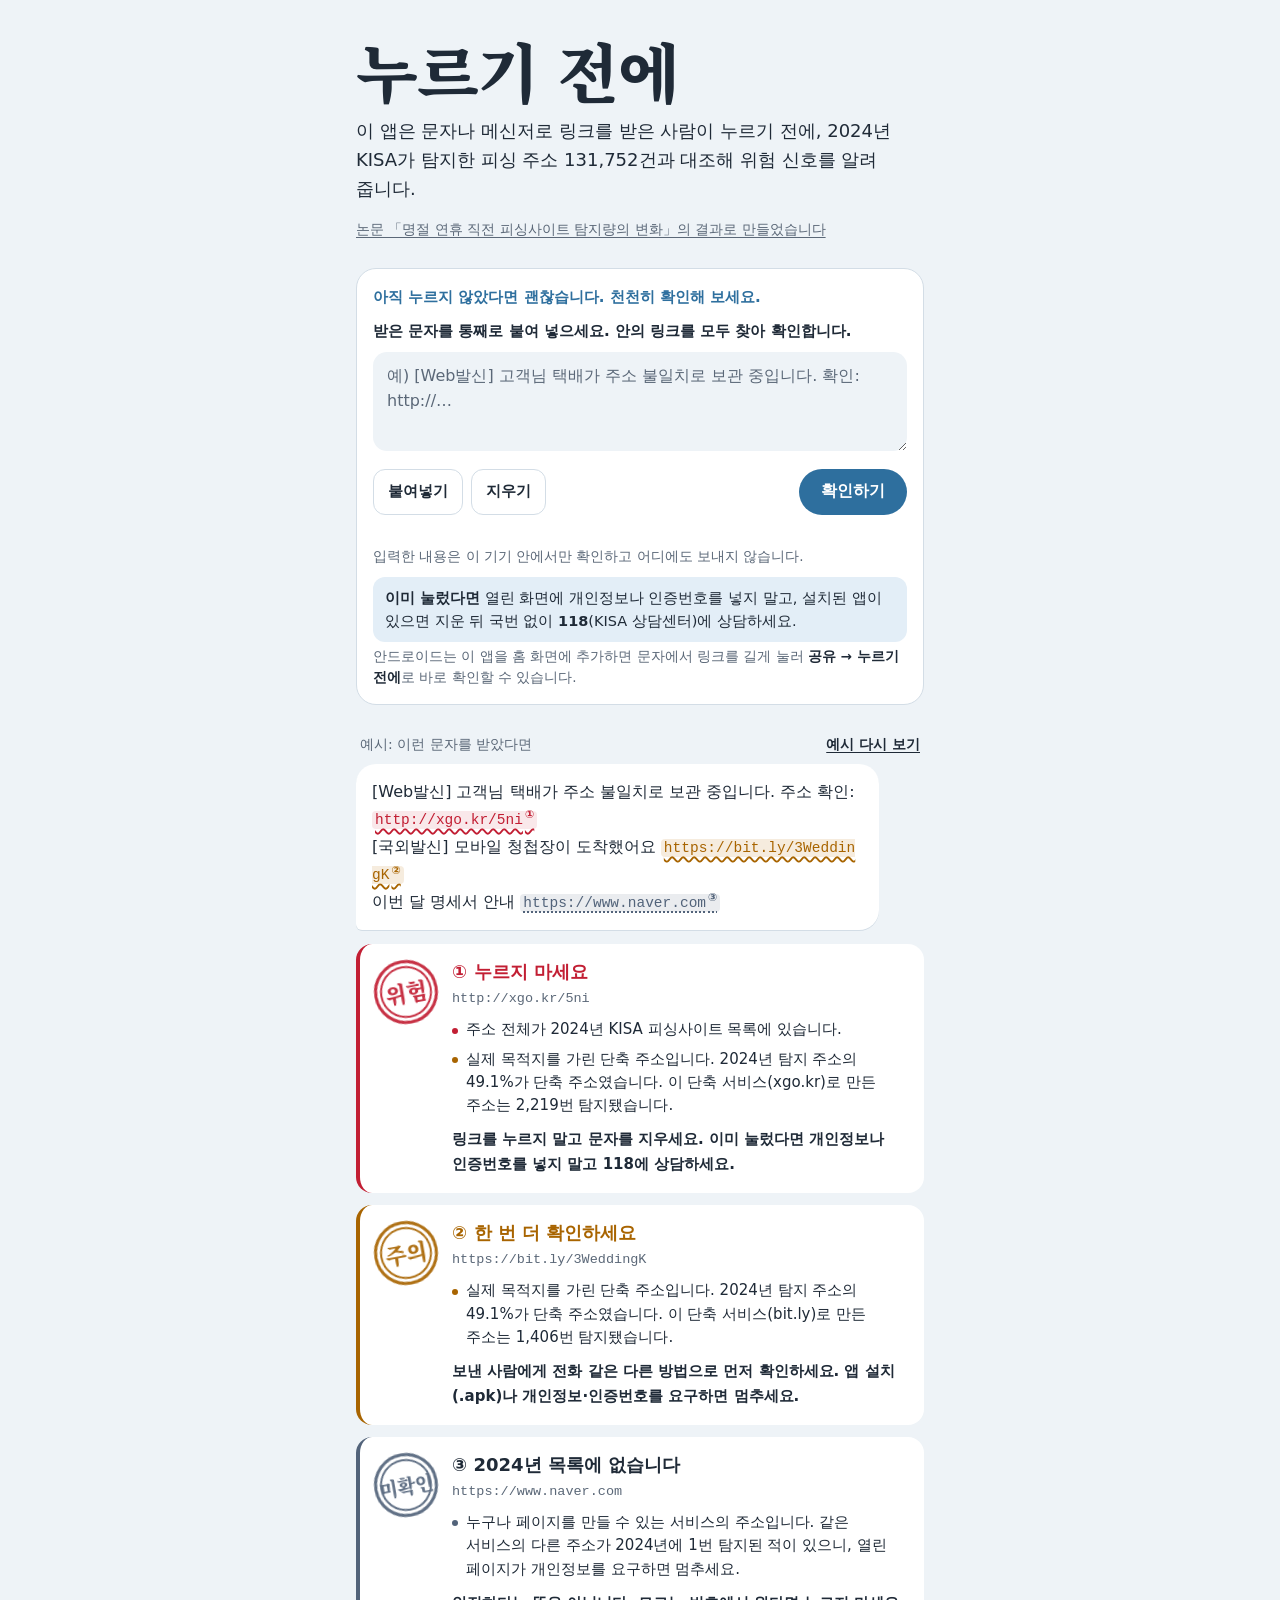
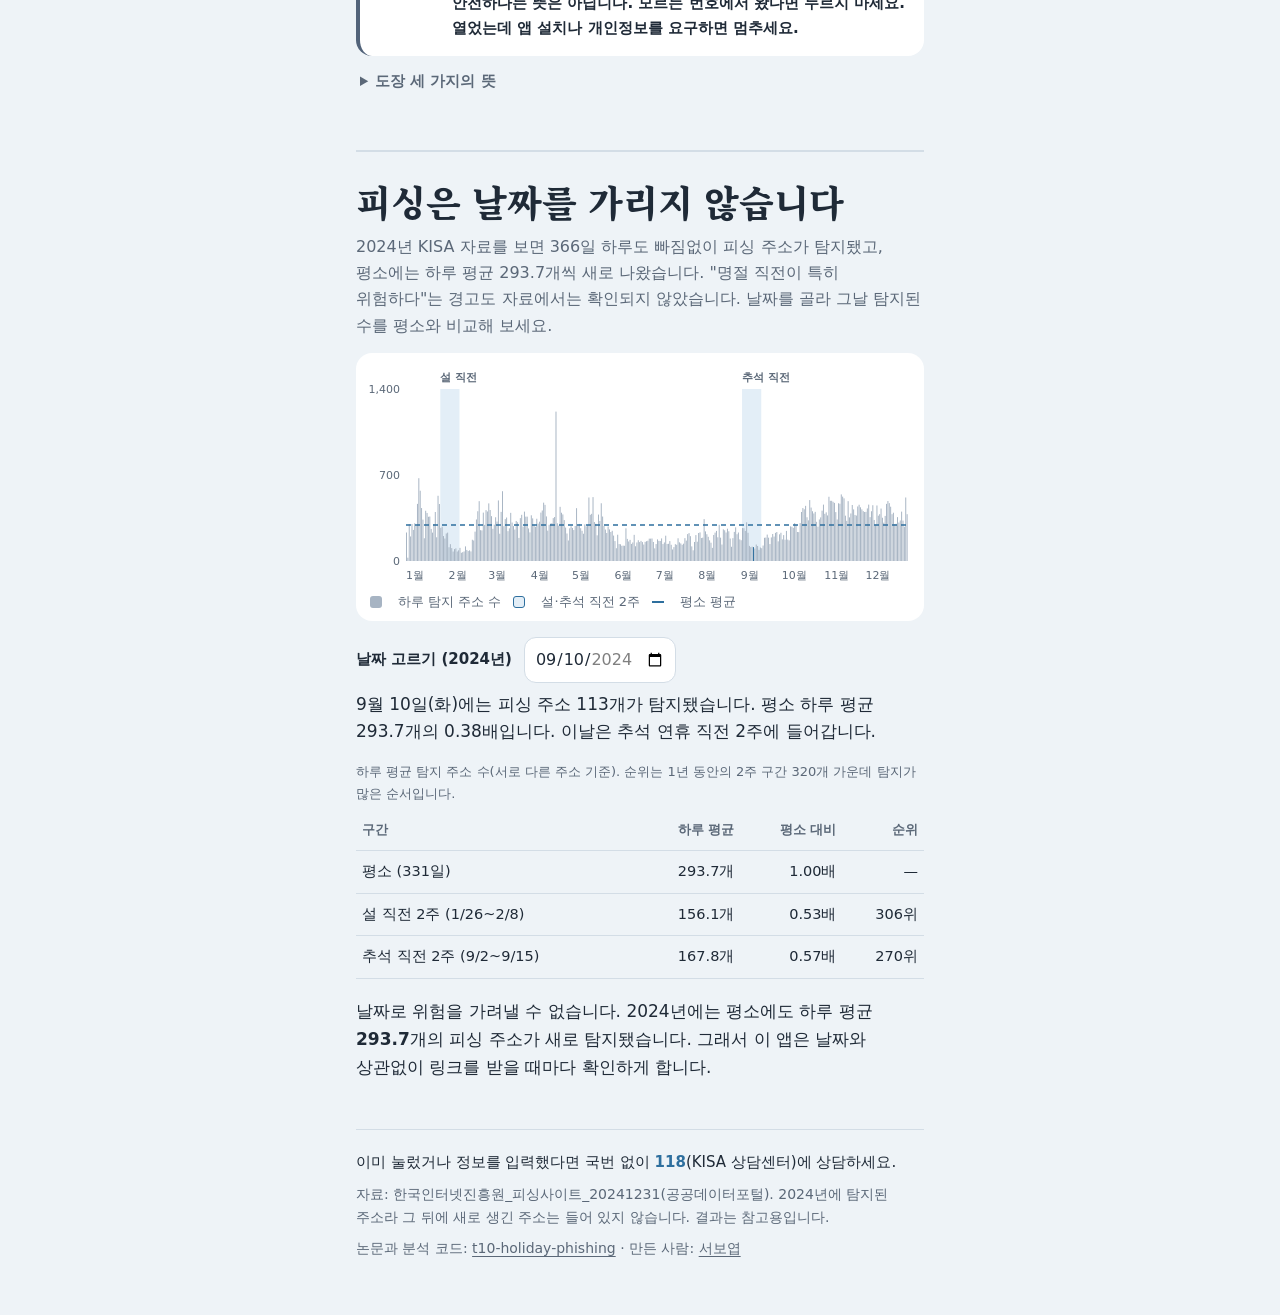
==== before-tap/index.html @ eba0a84a "마지막 B 앱 「누르기 전에」 추가, 12번 사이트 대표작 연결 - before-tap/: 받은 링크를 2024년 KISA 피싱 주소 131,752건과 대조하는 앱(PWA, 공유하" ====
<!doctype html>
<html lang="ko">
<head>
<meta charset="utf-8">
<meta name="viewport" content="width=device-width, initial-scale=1, viewport-fit=cover">
<title>누르기 전에</title>
<meta name="description" content="문자·메신저로 받은 링크를 누르기 전에, 2024년 KISA가 탐지한 피싱 주소와 대조해 위험 신호를 알려 주는 앱입니다.">
<meta name="theme-color" content="#eef3f7">
<meta name="color-scheme" content="light">
<link rel="manifest" href="manifest.webmanifest">
<link rel="icon" href="icons/icon-192.png">
<link rel="apple-touch-icon" href="icons/icon-192.png">
<link rel="stylesheet" href="style.css">
</head>
<body>
<div class="page">
  <header class="top">
    <h1>누르기 전에</h1>
    <p class="thesis">이 앱은 문자나 메신저로 링크를 받은 사람이 누르기 전에, 2024년 KISA가 탐지한 피싱 주소 131,752건과 대조해 위험 신호를 알려 줍니다.</p>
    <a class="paper-chip" href="#paper">논문 「명절 연휴 직전 피싱사이트 탐지량의 변화」의 결과로 만들었습니다</a>
  </header>

  <section class="compose" aria-label="받은 문자 넣기">
    <p class="calm-line">아직 누르지 않았다면 괜찮습니다. 천천히 확인해 보세요.</p>
    <label class="compose-label" for="input">받은 문자를 통째로 붙여 넣으세요. 안의 링크를 모두 찾아 확인합니다.</label>
    <textarea id="input" rows="3" spellcheck="false" autocomplete="off" placeholder="예) [Web발신] 고객님 택배가 주소 불일치로 보관 중입니다. 확인: http://…"></textarea>
    <div class="actions">
      <button type="button" id="btn-paste" class="quiet">붙여넣기</button>
      <button type="button" id="btn-clear" class="quiet">지우기</button>
      <button type="button" id="btn-check" class="go" disabled>확인하기</button>
    </div>
    <p class="status" id="status" role="status"></p>
    <p class="privacy">입력한 내용은 이 기기 안에서만 확인하고 어디에도 보내지 않습니다.</p>
    <p class="tapped"><b>이미 눌렀다면</b> 열린 화면에 개인정보나 인증번호를 넣지 말고, 설치된 앱이 있으면 지운 뒤 국번 없이 <b>118</b>(KISA 상담센터)에 상담하세요.</p>
    <p class="share-tip" id="way-share">안드로이드는 이 앱을 홈 화면에 추가하면 문자에서 링크를 길게 눌러 <b>공유 → 누르기 전에</b>로 바로 확인할 수 있습니다. <button type="button" id="btn-install" class="inline" hidden>홈 화면에 추가</button></p>
  </section>

  <section class="thread" aria-label="확인 결과">
    <div class="thread-head">
      <span id="thread-label">예시 · 이런 문자를 받았을 때</span>
      <button type="button" id="btn-sample" class="inline">예시 다시 보기</button>
    </div>
    <div class="bubble" id="bubble"></div>
    <div id="results" aria-live="polite"></div>
    <details class="legend">
      <summary>도장 세 가지의 뜻</summary>
      <dl>
        <dt><span class="mini match">위험</span></dt><dd>2024년 KISA 피싱사이트 목록에 있는 주소나 도메인입니다.</dd>
        <dt><span class="mini caution">주의</span></dt><dd>목록에는 없지만 탐지 주소에서 자주 보인 특징이 있습니다. 단축 주소, 낯선 끝부분, 회사 이름 흉내 같은 것입니다.</dd>
        <dt><span class="mini unlisted">미확인</span></dt><dd>2024년 목록에 없고 눈에 띄는 신호도 없습니다. 안전하다는 뜻은 아닙니다. 그 뒤에 새로 생긴 피싱 주소는 목록에 없습니다.</dd>
      </dl>
    </details>
  </section>

  <section class="paper" id="paper" aria-labelledby="paper-h">
    <h2 id="paper-h">피싱은 날짜를 가리지 않습니다</h2>
    <p class="lead">2024년 KISA 자료를 보면 366일 하루도 빠짐없이 피싱 주소가 탐지됐고, 평소에는 하루 평균 293.7개씩 새로 나왔습니다. "명절 직전이 특히 위험하다"는 경고도 자료에서는 확인되지 않았습니다. 날짜를 골라 그날 탐지된 수를 평소와 비교해 보세요.</p>
    <figure class="chart">
      <div id="chart" class="chart-box" role="img" aria-label="2024년 일별 피싱 주소 탐지 수. 366일 모두 탐지됐고 설과 추석 직전 2주는 평소보다 낮습니다."></div>
      <figcaption><span class="key k-bar"></span>하루 탐지 주소 수 <span class="key k-win"></span>설·추석 직전 2주 <span class="key k-mean"></span>평소 평균</figcaption>
    </figure>
    <div class="pick">
      <label for="day">날짜 고르기 (2024년)</label>
      <input type="date" id="day" min="2024-01-01" max="2024-12-31" value="2024-09-10">
    </div>
    <p class="readout" id="readout"></p>
    <div class="table-wrap">
      <table>
        <caption>하루 평균 탐지 주소 수(서로 다른 주소 기준). 순위는 1년 동안의 2주 구간 320개 가운데 탐지가 많은 순서입니다.</caption>
        <thead><tr><th scope="col">구간</th><th scope="col">하루 평균</th><th scope="col">평소 대비</th><th scope="col">순위</th></tr></thead>
        <tbody id="win-table"></tbody>
      </table>
    </div>
    <p class="conclusion">날짜로 위험을 가려낼 수 없습니다. 2024년에는 평소에도 하루 평균 <b id="base-mean">293.7</b>개의 피싱 주소가 새로 탐지됐습니다. 그래서 이 앱은 날짜와 상관없이 링크를 받을 때마다 확인하게 합니다.</p>
  </section>

  <footer class="foot">
    <p class="call">이미 눌렀거나 정보를 입력했다면 국번 없이 <b>118</b>(KISA 상담센터)에 상담하세요.</p>
    <p>자료: 한국인터넷진흥원_피싱사이트_20241231(공공데이터포털). 2024년에 탐지된 주소라 그 뒤에 새로 생긴 주소는 들어 있지 않습니다. 결과는 참고용입니다.</p>
    <p>논문과 분석 코드: <a href="https://github.com/sby1234-ai/t10-holiday-phishing">t10-holiday-phishing</a> · 만든 사람: <a href="https://sby1234-ai.github.io/myprofile/career/">서보엽</a></p>
  </footer>
</div>

<script src="data/lookup.js" defer></script>
<script src="data/paper.js" defer></script>
<script src="checker.js" defer></script>
<script src="app.js" defer></script>
</body>
</html>
---- before-tap/style.css ----
/* 누르기 전에
 * 개념: 받은 문자 말풍선 위에 빨간 도장으로 판정을 찍는다. 불안한 사람이 보는 화면이므로 밝고 차분한 한 가지 화면으로 고정한다.
 * 빨강은 '위험' 도장에만 쓰고, 버튼과 안내는 차분한 파랑으로 둔다.
 * 색: 하늘(바탕) · 종이(말풍선) · 글자 · 차분한 파랑(버튼) · 인주(위험) · 호박(주의) · 청회(미확인)
 * 글꼴: 제목과 도장만 Noto Serif CJK KR Black 일부 글자(fonts/seal-subset.woff), 본문은 기기 기본 고딕
 */
@font-face {
  font-family: "BT Seal";
  src: url("fonts/seal-subset.woff") format("woff");
  font-weight: 900;
  font-display: swap;
}
:root {
  --mist: #eef3f7;
  --paper: #ffffff;
  --ink: #1f2a37;
  --sub: #5b6878;
  --line: #d3dde6;
  --calm: #2e6f9e;
  --calm-tint: #e3eef7;
  --seal: #c21e33;
  --seal-tint: rgba(194, 30, 51, 0.10);
  --amber: #a86400;
  --amber-tint: rgba(184, 110, 0, 0.13);
  --slate: #52637a;
  --slate-tint: rgba(82, 99, 122, 0.12);
  --bar: #a7b4c3;
  --display: "BT Seal", "Noto Serif KR", "Nanum Myeongjo", serif;
  --body: "Pretendard", "Apple SD Gothic Neo", "Malgun Gothic", "Noto Sans KR", system-ui, sans-serif;
  --mono: ui-monospace, "SF Mono", Menlo, Consolas, monospace;
  color-scheme: light;
}
* { box-sizing: border-box; }
html { -webkit-text-size-adjust: 100%; }
body { margin: 0; background: var(--mist); color: var(--ink); font-family: var(--body); font-size: 17px;
  line-height: 1.65; word-break: keep-all; overflow-wrap: break-word; }
a { color: inherit; text-underline-offset: 3px; }
:focus-visible { outline: 3px solid var(--calm); outline-offset: 2px; border-radius: 6px; }
.page { max-width: 600px; margin: 0 auto; padding-block: 36px 0;
  padding-left: max(16px, env(safe-area-inset-left, 0px)); padding-right: max(16px, env(safe-area-inset-right, 0px)); }

/* 머리 */
h1 { font-family: var(--display); font-weight: 900; font-size: clamp(44px, 13vw, 64px); line-height: 1.05;
  letter-spacing: -0.02em; margin: 0; }
.thesis { margin: 14px 0 10px; font-size: 18px; line-height: 1.6; max-width: 32em; }
.paper-chip { font-size: 14px; color: var(--sub); }

/* 입력: 메신저 입력창처럼 */
.compose { margin-top: 26px; background: var(--paper); border-radius: 20px; padding: 16px; border: 1px solid var(--line); }
.compose-label { display: block; font-size: 15px; font-weight: 700; margin-bottom: 8px; }
textarea { width: 100%; min-height: 92px; resize: vertical; font: inherit; font-size: 16px; line-height: 1.55; color: var(--ink);
  background: var(--mist); border: 0; border-radius: 14px; padding: 12px 14px; }
textarea::placeholder { color: var(--sub); }
.actions { display: flex; gap: 8px; margin-top: 10px; }
button { font: inherit; cursor: pointer; }
.quiet { min-height: 46px; padding: 0 14px; border-radius: 12px; border: 1px solid var(--line); background: transparent;
  color: var(--ink); font-size: 15px; font-weight: 700; }
.go { margin-left: auto; min-height: 46px; padding: 0 22px; border-radius: 999px; border: 0; background: var(--calm);
  color: #ffffff; font-size: 16px; font-weight: 800; }
.go:disabled { opacity: .45; cursor: progress; }
.inline { border: 0; background: none; padding: 0; color: var(--ink); font-size: inherit; font-weight: 700;
  text-decoration: underline; text-underline-offset: 3px; }
.status { margin: 8px 0 0; min-height: 1.4em; font-size: 14px; color: var(--sub); font-variant-numeric: tabular-nums; }
.privacy, .share-tip { margin: 4px 0 0; font-size: 13.5px; color: var(--sub); line-height: 1.55; }
.calm-line { margin: 0 0 10px; font-size: 15px; color: var(--calm); font-weight: 700; }
.tapped { margin: 10px 0 0; padding: 10px 12px; border-radius: 12px; background: var(--calm-tint); font-size: 14.5px; line-height: 1.55; }
.tapped b { color: var(--ink); }
.share-tip b { color: var(--ink); }

/* 결과: 받은 말풍선 + 도장 찍힌 쪽지 */
.thread { margin-top: 28px; }
.thread-head { display: flex; justify-content: space-between; align-items: baseline; gap: 12px; font-size: 14px; color: var(--sub);
  margin: 0 4px 8px; }
.bubble { position: relative; background: var(--paper); border-radius: 20px 20px 20px 6px; padding: 14px 16px;
  font-size: 16px; line-height: 1.7; white-space: pre-wrap; max-width: 92%; box-shadow: 0 1px 0 var(--line); }
.bubble:empty { display: none; }
.lk { font-family: var(--mono); font-size: 14.5px; padding: 1px 3px; border-radius: 4px; word-break: break-all;
  text-decoration: underline wavy; text-underline-offset: 4px; text-decoration-thickness: 1.5px; }
.lk.match { color: var(--seal); background: var(--seal-tint); }
.lk.caution { color: var(--amber); background: var(--amber-tint); }
.lk.unlisted, .lk.invalid { color: var(--slate); background: var(--slate-tint); text-decoration-style: dotted; }
.lk sup { font-family: var(--body); font-size: 11px; font-weight: 800; margin-left: 2px; }

#results { margin-top: 14px; display: grid; gap: 12px; }
.result { position: relative; background: var(--paper); border-radius: 16px; padding: 16px 16px 16px 92px; min-height: 104px;
  border-left: 4px solid var(--slate); }
.result.match { border-left-color: var(--seal); }
.result.caution { border-left-color: var(--amber); }
.seal { position: absolute; left: 14px; top: 16px; width: 64px; height: 64px; border-radius: 50%; display: grid; place-items: center;
  font-family: var(--display); font-weight: 900; font-size: 19px; line-height: 1; color: var(--slate);
  border: 3px solid currentColor; box-shadow: inset 0 0 0 3px var(--paper), inset 0 0 0 5px currentColor;
  transform: rotate(-10deg); opacity: .92; }
.result.match .seal { color: var(--seal); font-size: 22px; }
.result.caution .seal { color: var(--amber); font-size: 22px; }
.seal small { display: block; font-size: 10px; margin-top: 2px; font-family: var(--body); font-weight: 800; }
.result h3 { margin: 0; font-size: 18px; line-height: 1.35; }
.result.match h3 { color: var(--seal); }
.result.caution h3 { color: var(--amber); }
.result .url { display: block; margin: 4px 0 8px; font-family: var(--mono); font-size: 13.5px; color: var(--sub); word-break: break-all; }
.result ul { margin: 0; padding: 0; list-style: none; display: grid; gap: 6px; }
.result li { font-size: 15px; line-height: 1.55; padding-left: 14px; position: relative; }
.result li::before { content: ""; position: absolute; left: 0; top: .62em; width: 6px; height: 6px; border-radius: 50%; background: var(--slate); }
.result li.match::before { background: var(--seal); }
.result li.caution::before { background: var(--amber); }
.result .todo { margin: 10px 0 0; font-size: 15px; font-weight: 600; }
.note { font-size: 14px; color: var(--sub); margin: 4px; }
@media (max-width: 380px) {
  .result { padding-left: 16px; padding-top: 88px; }
  .seal { left: 16px; top: 14px; }
}
@media (prefers-reduced-motion: no-preference) {
  .result .seal { animation: press .32s cubic-bezier(.2, 1.4, .4, 1) both; }
  .result:nth-child(2) .seal { animation-delay: .08s; }
  .result:nth-child(3) .seal { animation-delay: .16s; }
}
@keyframes press { from { transform: rotate(-10deg) scale(1.5); opacity: 0; } to { transform: rotate(-10deg) scale(1); opacity: .92; } }

.legend { margin: 14px 4px 0; font-size: 14.5px; }
.legend summary { cursor: pointer; font-weight: 700; color: var(--sub); }
.legend dl { margin: 10px 0 0; display: grid; grid-template-columns: auto 1fr; gap: 8px 12px; align-items: start; }
.legend dd { margin: 0; color: var(--sub); }
.mini { display: inline-grid; place-items: center; width: 44px; height: 44px; border-radius: 50%; border: 2px solid currentColor;
  font-family: var(--display); font-weight: 900; font-size: 14px; transform: rotate(-10deg); }
.mini.match { color: var(--seal); } .mini.caution { color: var(--amber); } .mini.unlisted { color: var(--slate); font-size: 12px; }

/* 논문 */
.paper { margin-top: 56px; padding-top: 28px; border-top: 2px solid var(--line); }
.paper h2 { font-family: var(--display); font-weight: 900; font-size: clamp(28px, 7.5vw, 36px); line-height: 1.2; margin: 0 0 10px;
  text-wrap: balance; }
.lead { margin: 0 0 14px; font-size: 16px; color: var(--sub); }
.chart { margin: 0; background: var(--paper); border-radius: 16px; padding: 12px 10px 8px; }
.chart-box svg { display: block; width: 100%; height: auto; }
.chart svg .b { fill: var(--bar); }
.chart svg .b.sel { fill: var(--calm); }
.chart svg .w { fill: var(--calm-tint); }
.chart svg .m { stroke: var(--calm); stroke-width: 1.5; stroke-dasharray: 5 4; }
.chart svg text { fill: var(--sub); font-size: 11px; font-family: var(--body); }
.chart svg .wl { fill: var(--sub); font-size: 11px; font-weight: 700; }
figcaption { font-size: 13px; color: var(--sub); display: flex; flex-wrap: wrap; gap: 4px 12px; align-items: center; margin: 6px 4px 0; }
.key { display: inline-block; width: 12px; height: 12px; border-radius: 3px; vertical-align: -1px; margin-right: 4px; }
.k-bar { background: var(--bar); } .k-win { background: var(--calm-tint); border: 1px solid var(--calm); }
.k-mean { height: 0; border-top: 2px dashed var(--calm); border-radius: 0; }
.pick { display: flex; flex-wrap: wrap; gap: 8px 12px; align-items: center; margin: 16px 0 8px; }
.pick label { font-weight: 700; font-size: 15px; }
input[type=date] { font: inherit; font-size: 16px; padding: 8px 10px; border-radius: 12px; border: 1px solid var(--line);
  background: var(--paper); color: var(--ink); min-height: 44px; }
.readout { margin: 0 0 16px; font-size: 17px; line-height: 1.6; font-variant-numeric: tabular-nums; }
.table-wrap { overflow-x: auto; }
table { width: 100%; border-collapse: collapse; font-size: 14.5px; font-variant-numeric: tabular-nums; }
caption { text-align: left; font-size: 13px; color: var(--sub); padding-bottom: 6px; }
th, td { text-align: left; padding: 9px 6px; border-bottom: 1px solid var(--line); vertical-align: top; }
th { font-size: 13px; color: var(--sub); font-weight: 700; }
td:not(:first-child), th:not(:first-child) { text-align: right; white-space: nowrap; }
.conclusion { margin: 18px 0 0; font-size: 17px; line-height: 1.65; }

.foot { margin-top: 48px; padding: 20px 0 48px; border-top: 1px solid var(--line); font-size: 14px; color: var(--sub); }
.foot p { margin: 0 0 8px; }
.foot .call { color: var(--ink); font-size: 15px; }
.foot b { color: var(--calm); }
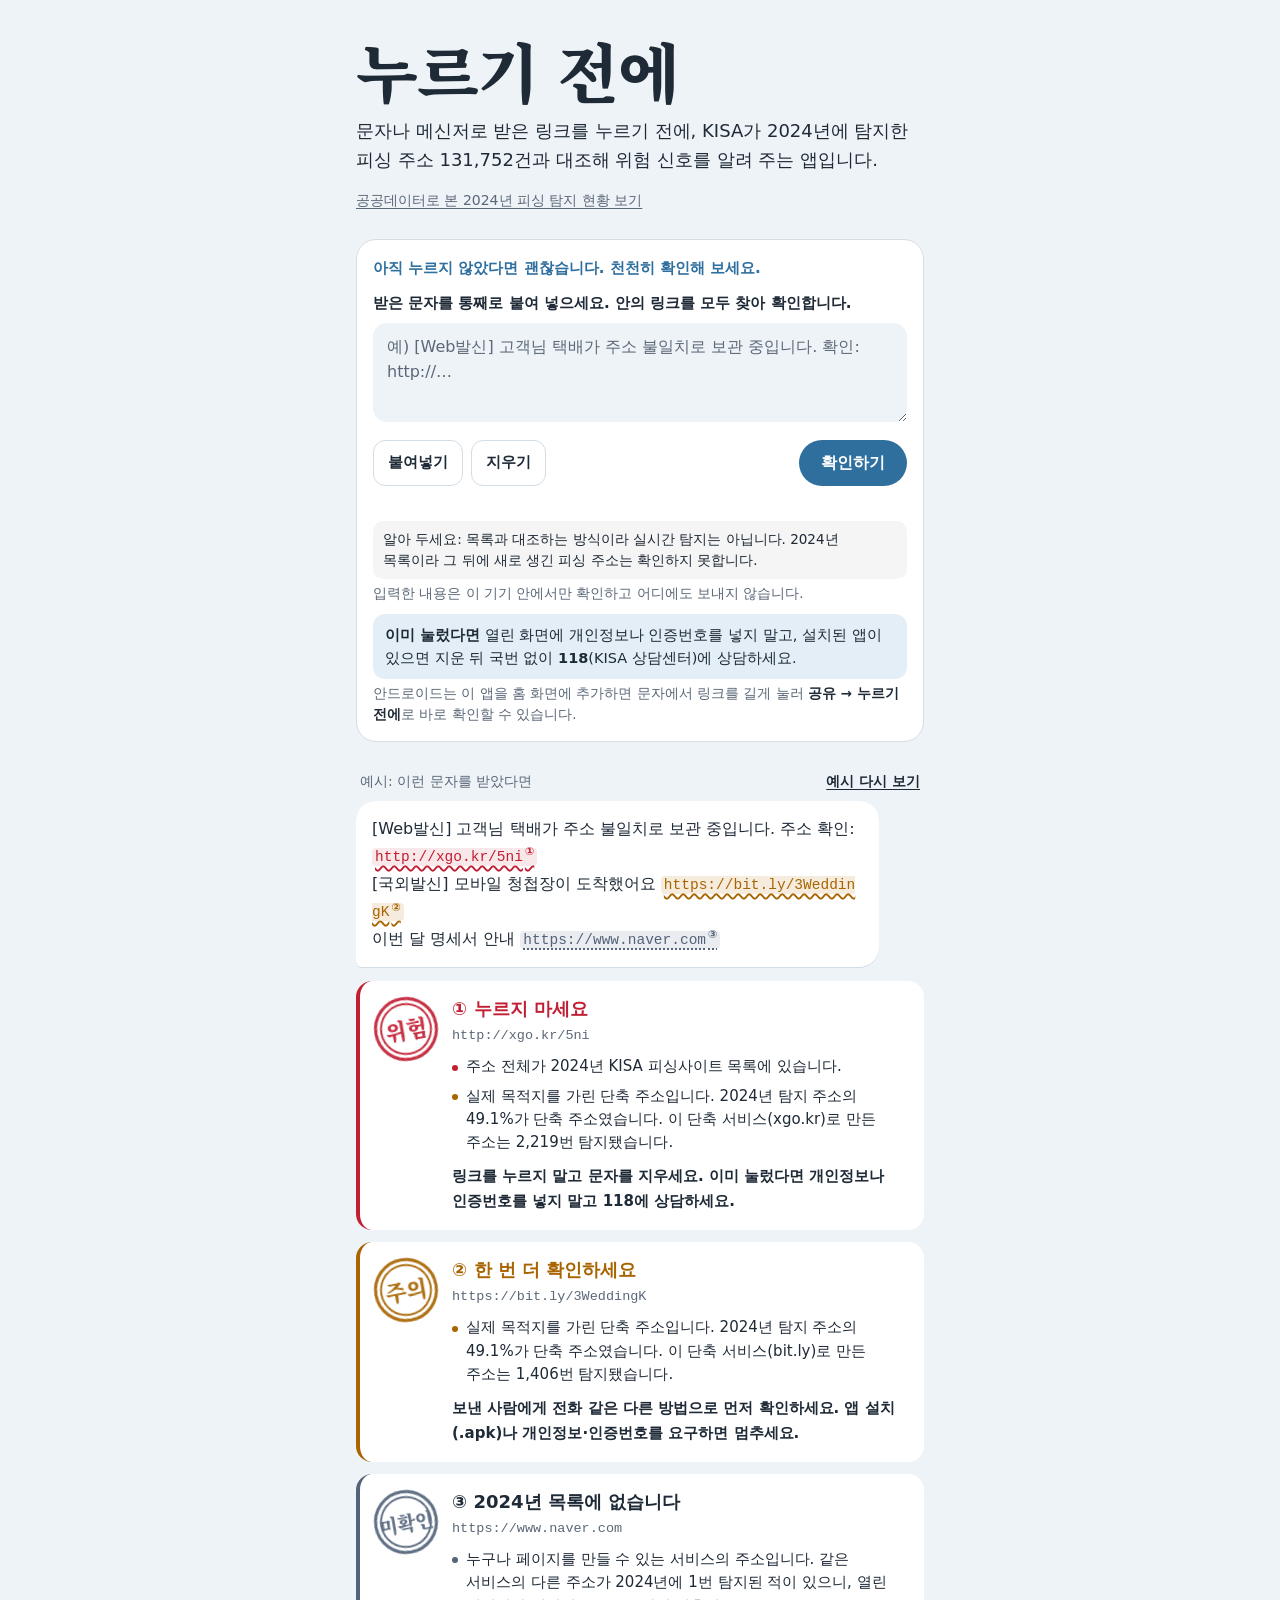
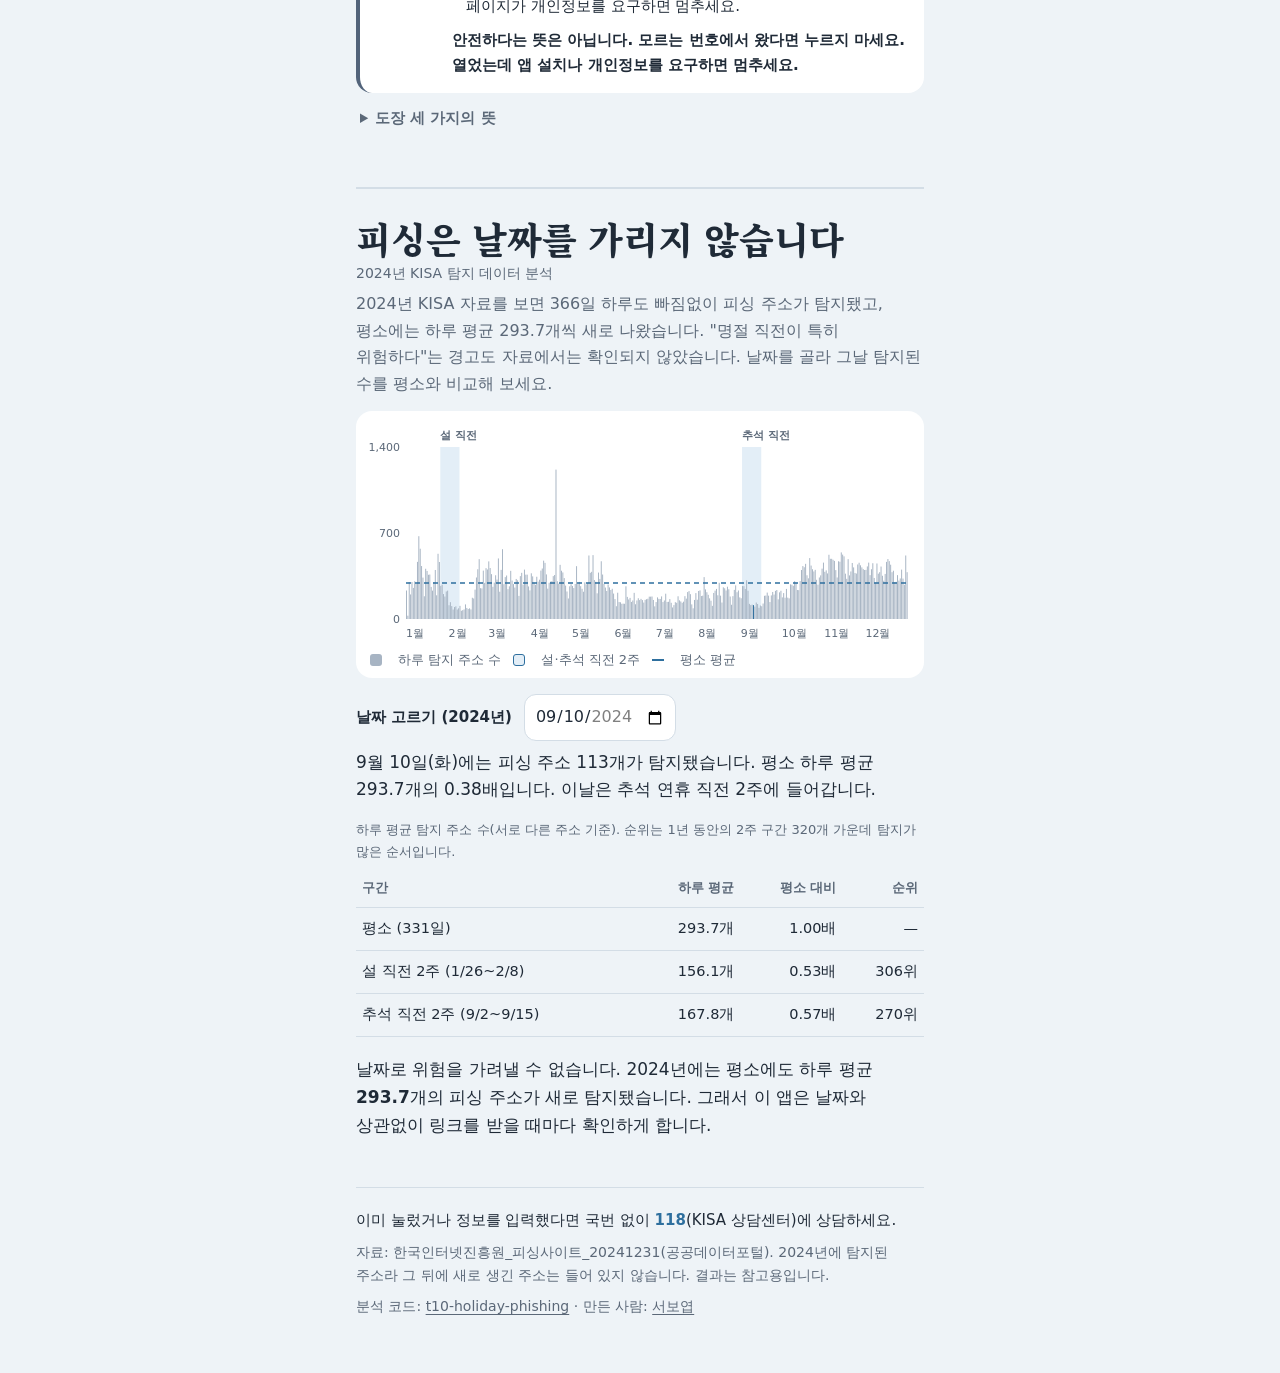
==== commit 58257b1c: "포트폴리오에 런메이트·피싱 링크 확인 앱 카드 추가, 누르기 전에 앱에서 논문 문구 정리·한계 안내 추가 Co-Authored-By: Claude Opus 5.5 <noreply@" ====
--- a/before-tap/index.html
+++ b/before-tap/index.html
@@ -16,8 +16,8 @@
 <div class="page">
   <header class="top">
     <h1>누르기 전에</h1>
-    <p class="thesis">이 앱은 문자나 메신저로 링크를 받은 사람이 누르기 전에, 2024년 KISA가 탐지한 피싱 주소 131,752건과 대조해 위험 신호를 알려 줍니다.</p>
-    <a class="paper-chip" href="#paper">논문 「명절 연휴 직전 피싱사이트 탐지량의 변화」의 결과로 만들었습니다</a>
+    <p class="thesis">문자나 메신저로 받은 링크를 누르기 전에, KISA가 2024년에 탐지한 피싱 주소 131,752건과 대조해 위험 신호를 알려 주는 앱입니다.</p>
+    <a class="paper-chip" href="#paper">공공데이터로 본 2024년 피싱 탐지 현황 보기</a>
   </header>
 
   <section class="compose" aria-label="받은 문자 넣기">
@@ -30,6 +30,7 @@
       <button type="button" id="btn-check" class="go" disabled>확인하기</button>
     </div>
     <p class="status" id="status" role="status"></p>
+    <p class="limit">알아 두세요: 목록과 대조하는 방식이라 실시간 탐지는 아닙니다. 2024년 목록이라 그 뒤에 새로 생긴 피싱 주소는 확인하지 못합니다.</p>
     <p class="privacy">입력한 내용은 이 기기 안에서만 확인하고 어디에도 보내지 않습니다.</p>
     <p class="tapped"><b>이미 눌렀다면</b> 열린 화면에 개인정보나 인증번호를 넣지 말고, 설치된 앱이 있으면 지운 뒤 국번 없이 <b>118</b>(KISA 상담센터)에 상담하세요.</p>
     <p class="share-tip" id="way-share">안드로이드는 이 앱을 홈 화면에 추가하면 문자에서 링크를 길게 눌러 <b>공유 → 누르기 전에</b>로 바로 확인할 수 있습니다. <button type="button" id="btn-install" class="inline" hidden>홈 화면에 추가</button></p>
@@ -53,7 +54,7 @@
   </section>
 
   <section class="paper" id="paper" aria-labelledby="paper-h">
-    <h2 id="paper-h">피싱은 날짜를 가리지 않습니다</h2>
+    <h2 id="paper-h">피싱은 날짜를 가리지 않습니다 <small>2024년 KISA 탐지 데이터 분석</small></h2>
     <p class="lead">2024년 KISA 자료를 보면 366일 하루도 빠짐없이 피싱 주소가 탐지됐고, 평소에는 하루 평균 293.7개씩 새로 나왔습니다. "명절 직전이 특히 위험하다"는 경고도 자료에서는 확인되지 않았습니다. 날짜를 골라 그날 탐지된 수를 평소와 비교해 보세요.</p>
     <figure class="chart">
       <div id="chart" class="chart-box" role="img" aria-label="2024년 일별 피싱 주소 탐지 수. 366일 모두 탐지됐고 설과 추석 직전 2주는 평소보다 낮습니다."></div>
@@ -77,7 +78,7 @@
   <footer class="foot">
     <p class="call">이미 눌렀거나 정보를 입력했다면 국번 없이 <b>118</b>(KISA 상담센터)에 상담하세요.</p>
     <p>자료: 한국인터넷진흥원_피싱사이트_20241231(공공데이터포털). 2024년에 탐지된 주소라 그 뒤에 새로 생긴 주소는 들어 있지 않습니다. 결과는 참고용입니다.</p>
-    <p>논문과 분석 코드: <a href="https://github.com/sby1234-ai/t10-holiday-phishing">t10-holiday-phishing</a> · 만든 사람: <a href="https://sby1234-ai.github.io/myprofile/career/">서보엽</a></p>
+    <p>분석 코드: <a href="https://github.com/sby1234-ai/t10-holiday-phishing">t10-holiday-phishing</a> · 만든 사람: <a href="https://sby1234-ai.github.io/myprofile/">서보엽</a></p>
   </footer>
 </div>
 
--- a/before-tap/style.css
+++ b/before-tap/style.css
@@ -62,6 +62,8 @@
   text-decoration: underline; text-underline-offset: 3px; }
 .status { margin: 8px 0 0; min-height: 1.4em; font-size: 14px; color: var(--sub); font-variant-numeric: tabular-nums; }
 .privacy, .share-tip { margin: 4px 0 0; font-size: 13.5px; color: var(--sub); line-height: 1.55; }
+.limit { margin: 8px 0 0; padding: 8px 10px; font-size: 13.5px; color: var(--ink, inherit); line-height: 1.55; background: rgba(0,0,0,.04); border-radius: 10px; }
+.paper h2 small { display: block; margin-top: 4px; font-family: var(--body); font-weight: 500; font-size: 14px; color: var(--sub); }
 .calm-line { margin: 0 0 10px; font-size: 15px; color: var(--calm); font-weight: 700; }
 .tapped { margin: 10px 0 0; padding: 10px 12px; border-radius: 12px; background: var(--calm-tint); font-size: 14.5px; line-height: 1.55; }
 .tapped b { color: var(--ink); }
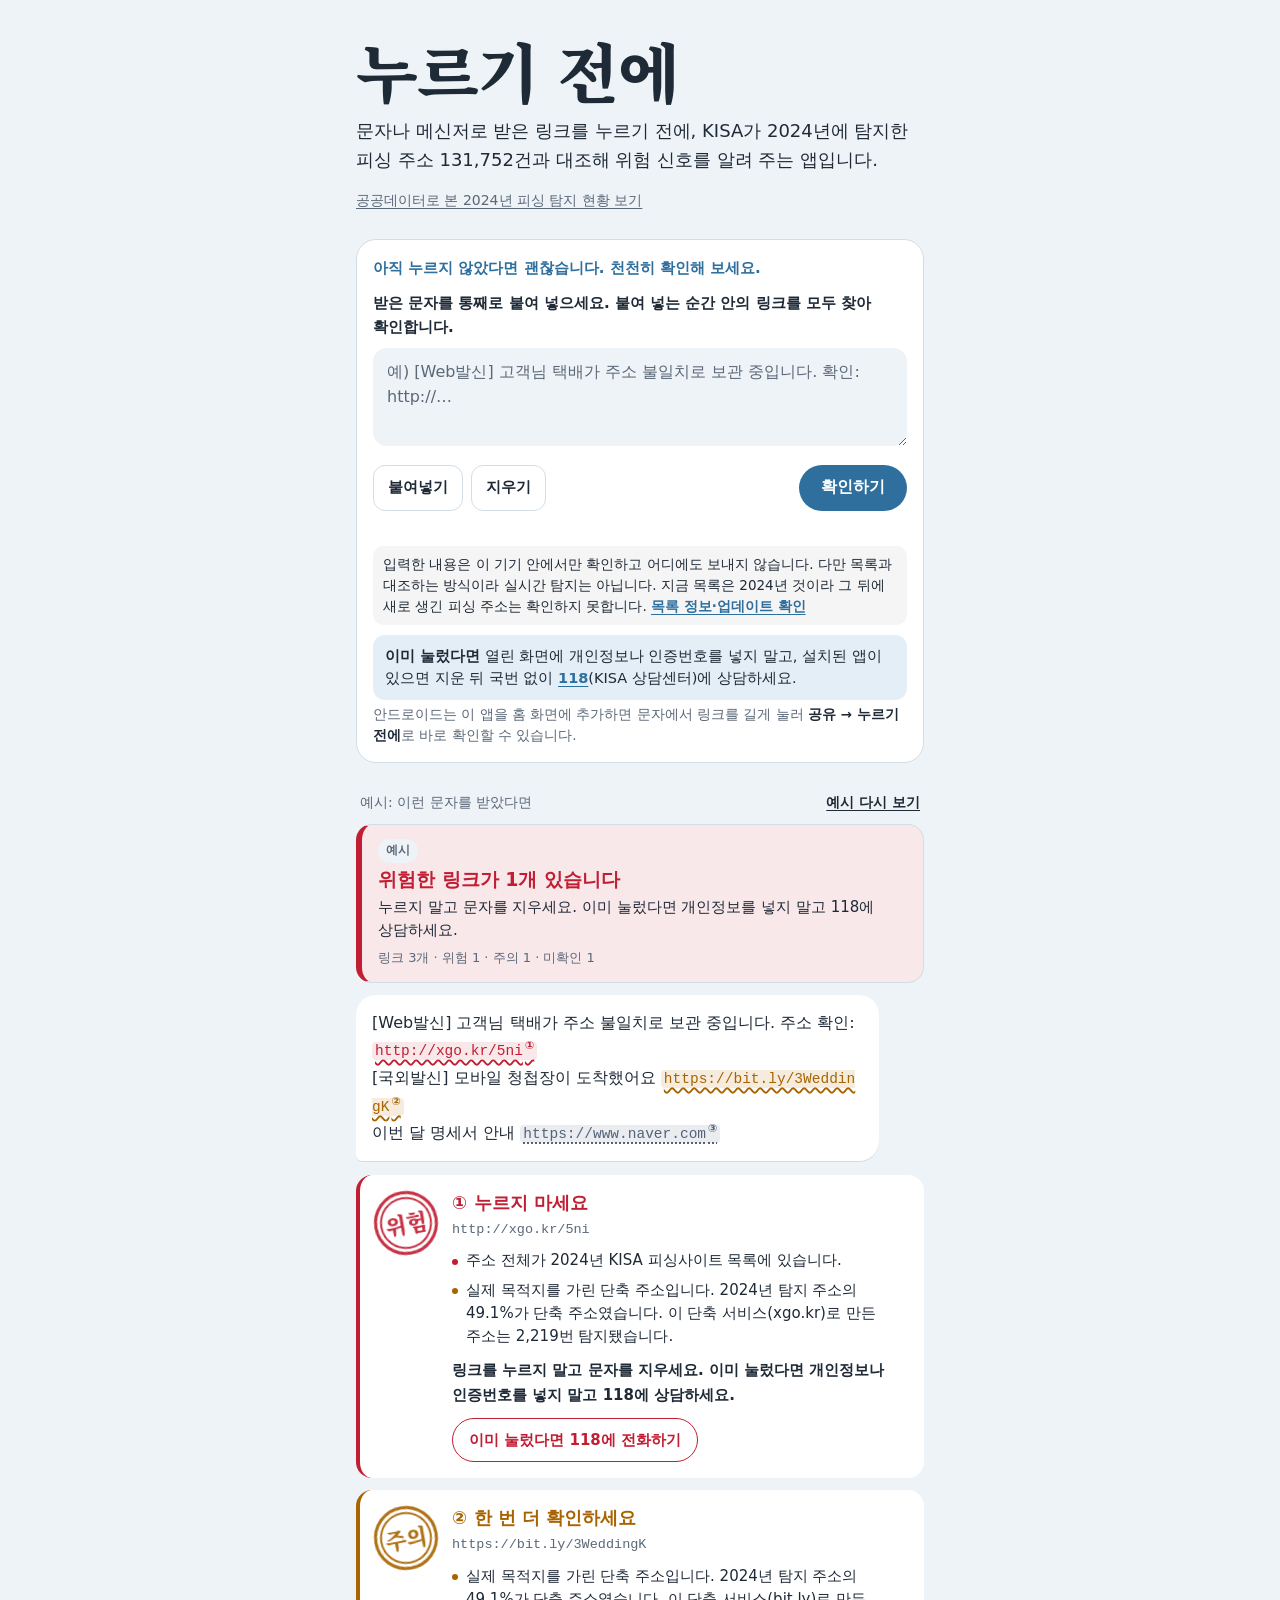
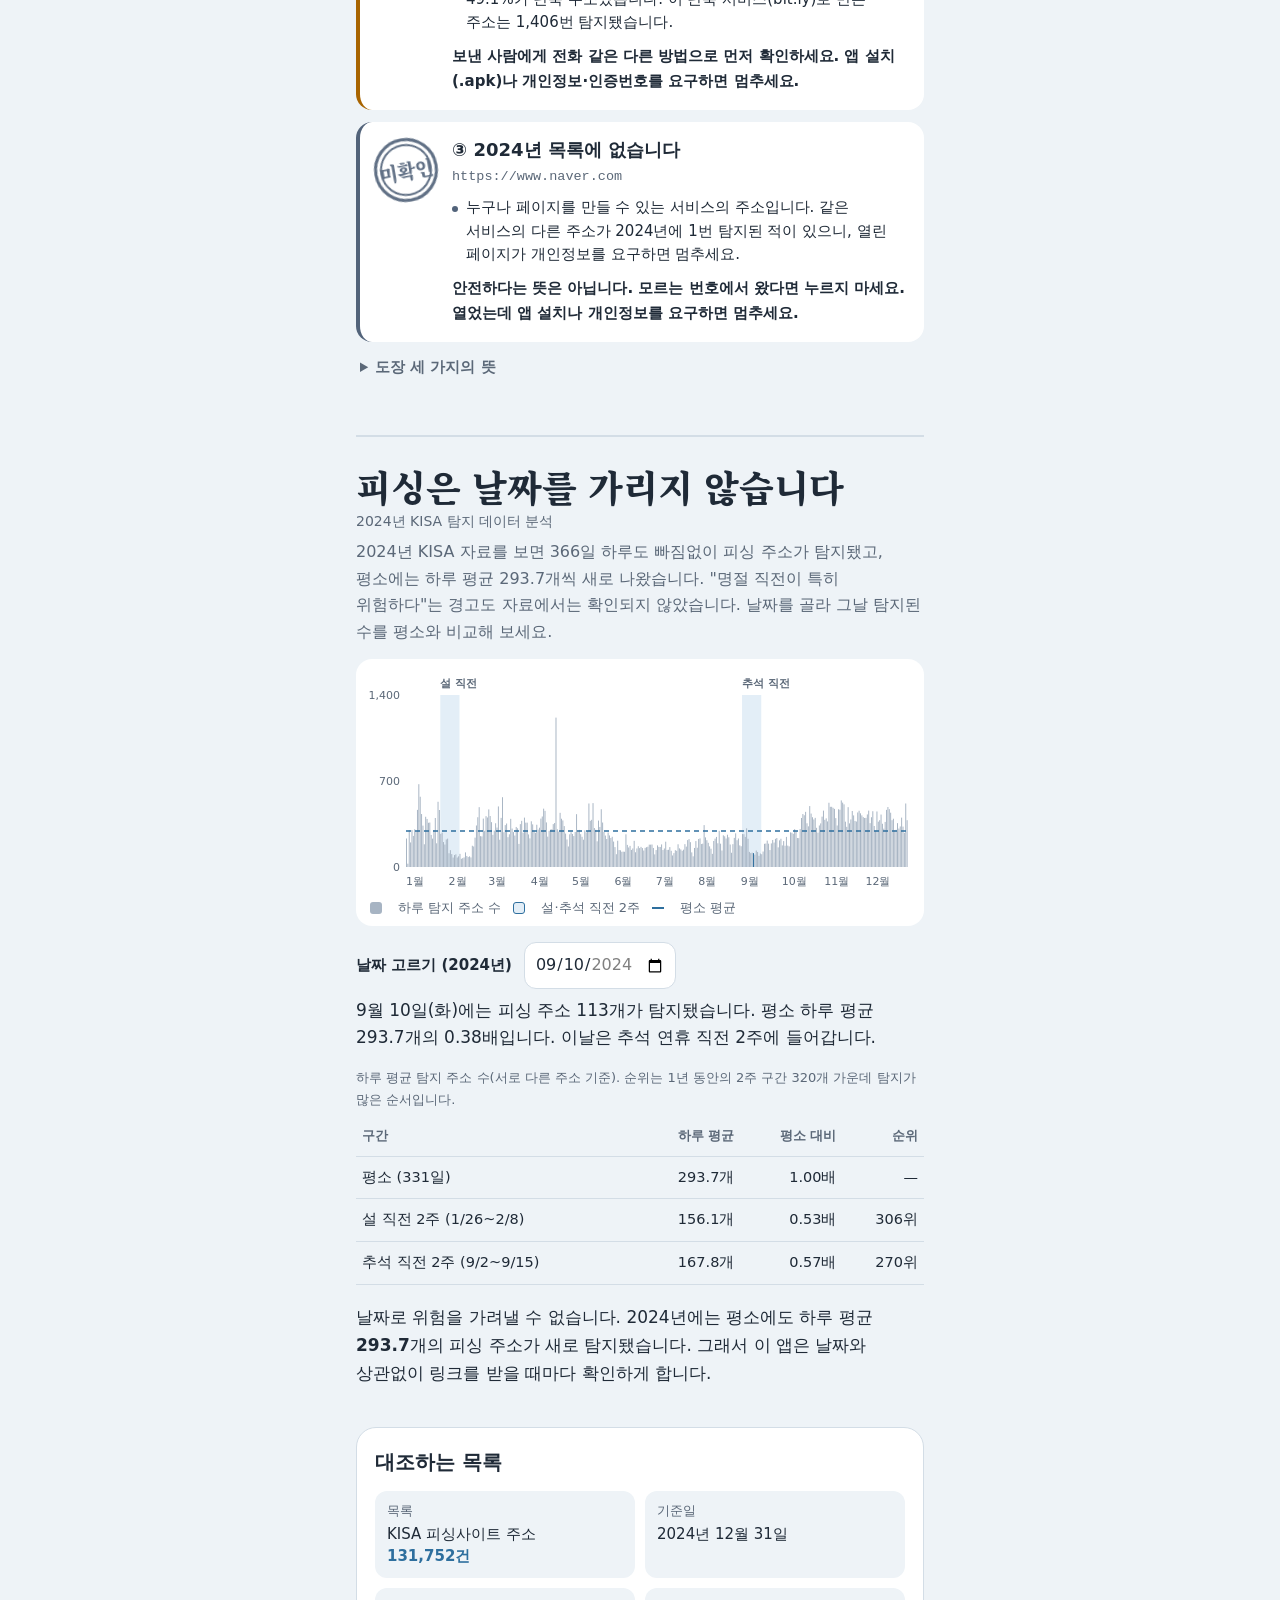
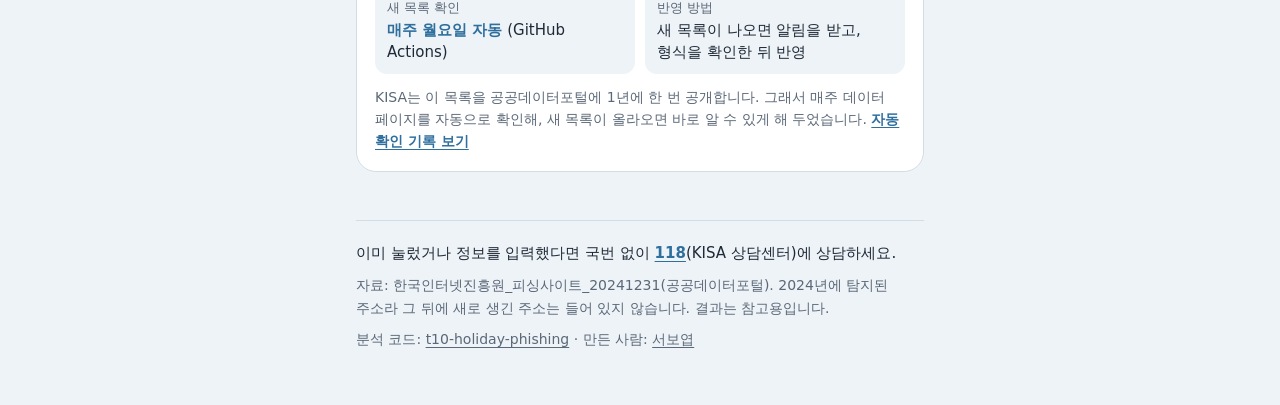
==== commit ec6c0b5a: "누르기 전에: 붙여넣기 즉시 확인·결과 요약·118 바로 걸기·결과 복사(주소 무력화)·다른 문자 확인하기 추가, 목록 정보 안내와 매주 KISA 새 목록 자동 확인(Actions" ====
--- a/before-tap/index.html
+++ b/before-tap/index.html
@@ -22,7 +22,7 @@
 
   <section class="compose" aria-label="받은 문자 넣기">
     <p class="calm-line">아직 누르지 않았다면 괜찮습니다. 천천히 확인해 보세요.</p>
-    <label class="compose-label" for="input">받은 문자를 통째로 붙여 넣으세요. 안의 링크를 모두 찾아 확인합니다.</label>
+    <label class="compose-label" for="input">받은 문자를 통째로 붙여 넣으세요. 붙여 넣는 순간 안의 링크를 모두 찾아 확인합니다.</label>
     <textarea id="input" rows="3" spellcheck="false" autocomplete="off" placeholder="예) [Web발신] 고객님 택배가 주소 불일치로 보관 중입니다. 확인: http://…"></textarea>
     <div class="actions">
       <button type="button" id="btn-paste" class="quiet">붙여넣기</button>
@@ -30,9 +30,8 @@
       <button type="button" id="btn-check" class="go" disabled>확인하기</button>
     </div>
     <p class="status" id="status" role="status"></p>
-    <p class="limit">알아 두세요: 목록과 대조하는 방식이라 실시간 탐지는 아닙니다. 2024년 목록이라 그 뒤에 새로 생긴 피싱 주소는 확인하지 못합니다.</p>
-    <p class="privacy">입력한 내용은 이 기기 안에서만 확인하고 어디에도 보내지 않습니다.</p>
-    <p class="tapped"><b>이미 눌렀다면</b> 열린 화면에 개인정보나 인증번호를 넣지 말고, 설치된 앱이 있으면 지운 뒤 국번 없이 <b>118</b>(KISA 상담센터)에 상담하세요.</p>
+    <p class="limit">입력한 내용은 이 기기 안에서만 확인하고 어디에도 보내지 않습니다. 다만 목록과 대조하는 방식이라 실시간 탐지는 아닙니다. 지금 목록은 2024년 것이라 그 뒤에 새로 생긴 피싱 주소는 확인하지 못합니다. <a href="#source">목록 정보·업데이트 확인</a></p>
+    <p class="tapped"><b>이미 눌렀다면</b> 열린 화면에 개인정보나 인증번호를 넣지 말고, 설치된 앱이 있으면 지운 뒤 국번 없이 <a class="tel" href="tel:118">118</a>(KISA 상담센터)에 상담하세요.</p>
     <p class="share-tip" id="way-share">안드로이드는 이 앱을 홈 화면에 추가하면 문자에서 링크를 길게 눌러 <b>공유 → 누르기 전에</b>로 바로 확인할 수 있습니다. <button type="button" id="btn-install" class="inline" hidden>홈 화면에 추가</button></p>
   </section>
 
@@ -41,8 +40,13 @@
       <span id="thread-label">예시 · 이런 문자를 받았을 때</span>
       <button type="button" id="btn-sample" class="inline">예시 다시 보기</button>
     </div>
+    <div class="summary" id="summary" role="status" hidden></div>
     <div class="bubble" id="bubble"></div>
     <div id="results" aria-live="polite"></div>
+    <div class="after" id="after" hidden>
+      <button type="button" id="btn-copy" class="quiet">결과 복사해서 알려 주기</button>
+      <button type="button" id="btn-again" class="go">다른 문자 확인하기</button>
+    </div>
     <details class="legend">
       <summary>도장 세 가지의 뜻</summary>
       <dl>
@@ -75,8 +79,19 @@
     <p class="conclusion">날짜로 위험을 가려낼 수 없습니다. 2024년에는 평소에도 하루 평균 <b id="base-mean">293.7</b>개의 피싱 주소가 새로 탐지됐습니다. 그래서 이 앱은 날짜와 상관없이 링크를 받을 때마다 확인하게 합니다.</p>
   </section>
 
+  <section class="source" id="source" aria-labelledby="source-h">
+    <h2 id="source-h">대조하는 목록</h2>
+    <dl class="src-grid">
+      <div><dt>목록</dt><dd>KISA 피싱사이트 주소 <b>131,752건</b></dd></div>
+      <div><dt>기준일</dt><dd>2024년 12월 31일</dd></div>
+      <div><dt>새 목록 확인</dt><dd><b>매주 월요일 자동</b> (GitHub Actions)</dd></div>
+      <div><dt>반영 방법</dt><dd>새 목록이 나오면 알림을 받고, 형식을 확인한 뒤 반영</dd></div>
+    </dl>
+    <p class="src-note">KISA는 이 목록을 공공데이터포털에 1년에 한 번 공개합니다. 그래서 매주 데이터 페이지를 자동으로 확인해, 새 목록이 올라오면 바로 알 수 있게 해 두었습니다. <a href="https://github.com/sby1234-ai/myprofile/actions/workflows/phishing-list-check.yml">자동 확인 기록 보기</a></p>
+  </section>
+
   <footer class="foot">
-    <p class="call">이미 눌렀거나 정보를 입력했다면 국번 없이 <b>118</b>(KISA 상담센터)에 상담하세요.</p>
+    <p class="call">이미 눌렀거나 정보를 입력했다면 국번 없이 <a class="tel" href="tel:118">118</a>(KISA 상담센터)에 상담하세요.</p>
     <p>자료: 한국인터넷진흥원_피싱사이트_20241231(공공데이터포털). 2024년에 탐지된 주소라 그 뒤에 새로 생긴 주소는 들어 있지 않습니다. 결과는 참고용입니다.</p>
     <p>분석 코드: <a href="https://github.com/sby1234-ai/t10-holiday-phishing">t10-holiday-phishing</a> · 만든 사람: <a href="https://sby1234-ai.github.io/myprofile/">서보엽</a></p>
   </footer>
--- a/before-tap/style.css
+++ b/before-tap/style.css
@@ -159,3 +159,36 @@
 .foot p { margin: 0 0 8px; }
 .foot .call { color: var(--ink); font-size: 15px; }
 .foot b { color: var(--calm); }
+
+/* ---- 편의 기능: 결과 요약, 결과 뒤 버튼, 118 바로 걸기, 목록 정보 */
+.summary { display: grid; gap: 4px; margin: 10px 0 12px; padding: 14px 16px; border-radius: 16px; background: var(--paper);
+  border: 1px solid var(--line); border-left-width: 6px; }
+.summary[hidden] { display: none; }
+.summary strong { font-size: 19px; line-height: 1.35; color: var(--ink); }
+.summary .body { font-size: 15px; line-height: 1.55; color: var(--ink); }
+.summary .counts { font-size: 13px; color: var(--sub); font-variant-numeric: tabular-nums; }
+.summary .tag { justify-self: start; font-size: 12px; font-weight: 700; color: var(--sub); background: var(--mist); border-radius: 999px; padding: 2px 8px; }
+.summary.match { border-left-color: var(--seal); background: linear-gradient(0deg, var(--seal-tint), var(--seal-tint)), var(--paper); }
+.summary.match strong { color: var(--seal); }
+.summary.caution { border-left-color: var(--amber); background: linear-gradient(0deg, var(--amber-tint), var(--amber-tint)), var(--paper); }
+.summary.caution strong { color: var(--amber); }
+.summary.unlisted { border-left-color: var(--slate); }
+.after { display: flex; flex-wrap: wrap; gap: 8px; margin: 14px 0 4px; }
+.after[hidden] { display: none; }
+.after .go { margin-left: auto; }
+.tel { color: var(--calm); font-weight: 800; text-decoration: underline; text-underline-offset: 3px; }
+.tel-btn { display: inline-flex; align-items: center; min-height: 44px; margin-top: 10px; padding: 0 16px; border-radius: 999px;
+  border: 1.5px solid var(--seal); color: var(--seal); font-weight: 700; font-size: 15px; text-decoration: none; }
+.tel-btn:active { background: var(--seal-tint); }
+.limit a { color: var(--calm); font-weight: 700; white-space: nowrap; }
+
+.source { margin-top: 40px; padding: 18px; background: var(--paper); border: 1px solid var(--line); border-radius: 20px; }
+.source h2 { margin: 0 0 12px; font-family: var(--body); font-size: 20px; font-weight: 800; }
+.src-grid { display: grid; grid-template-columns: 1fr 1fr; gap: 10px; margin: 0; }
+.src-grid div { padding: 10px 12px; border-radius: 12px; background: var(--mist); }
+.src-grid dt { font-size: 12.5px; color: var(--sub); margin: 0 0 2px; }
+.src-grid dd { margin: 0; font-size: 15px; line-height: 1.45; }
+.src-grid b { color: var(--calm); }
+.src-note { margin: 12px 0 0; font-size: 14px; line-height: 1.6; color: var(--sub); }
+.src-note a { color: var(--calm); font-weight: 700; }
+@media (max-width: 360px) { .src-grid { grid-template-columns: 1fr; } }
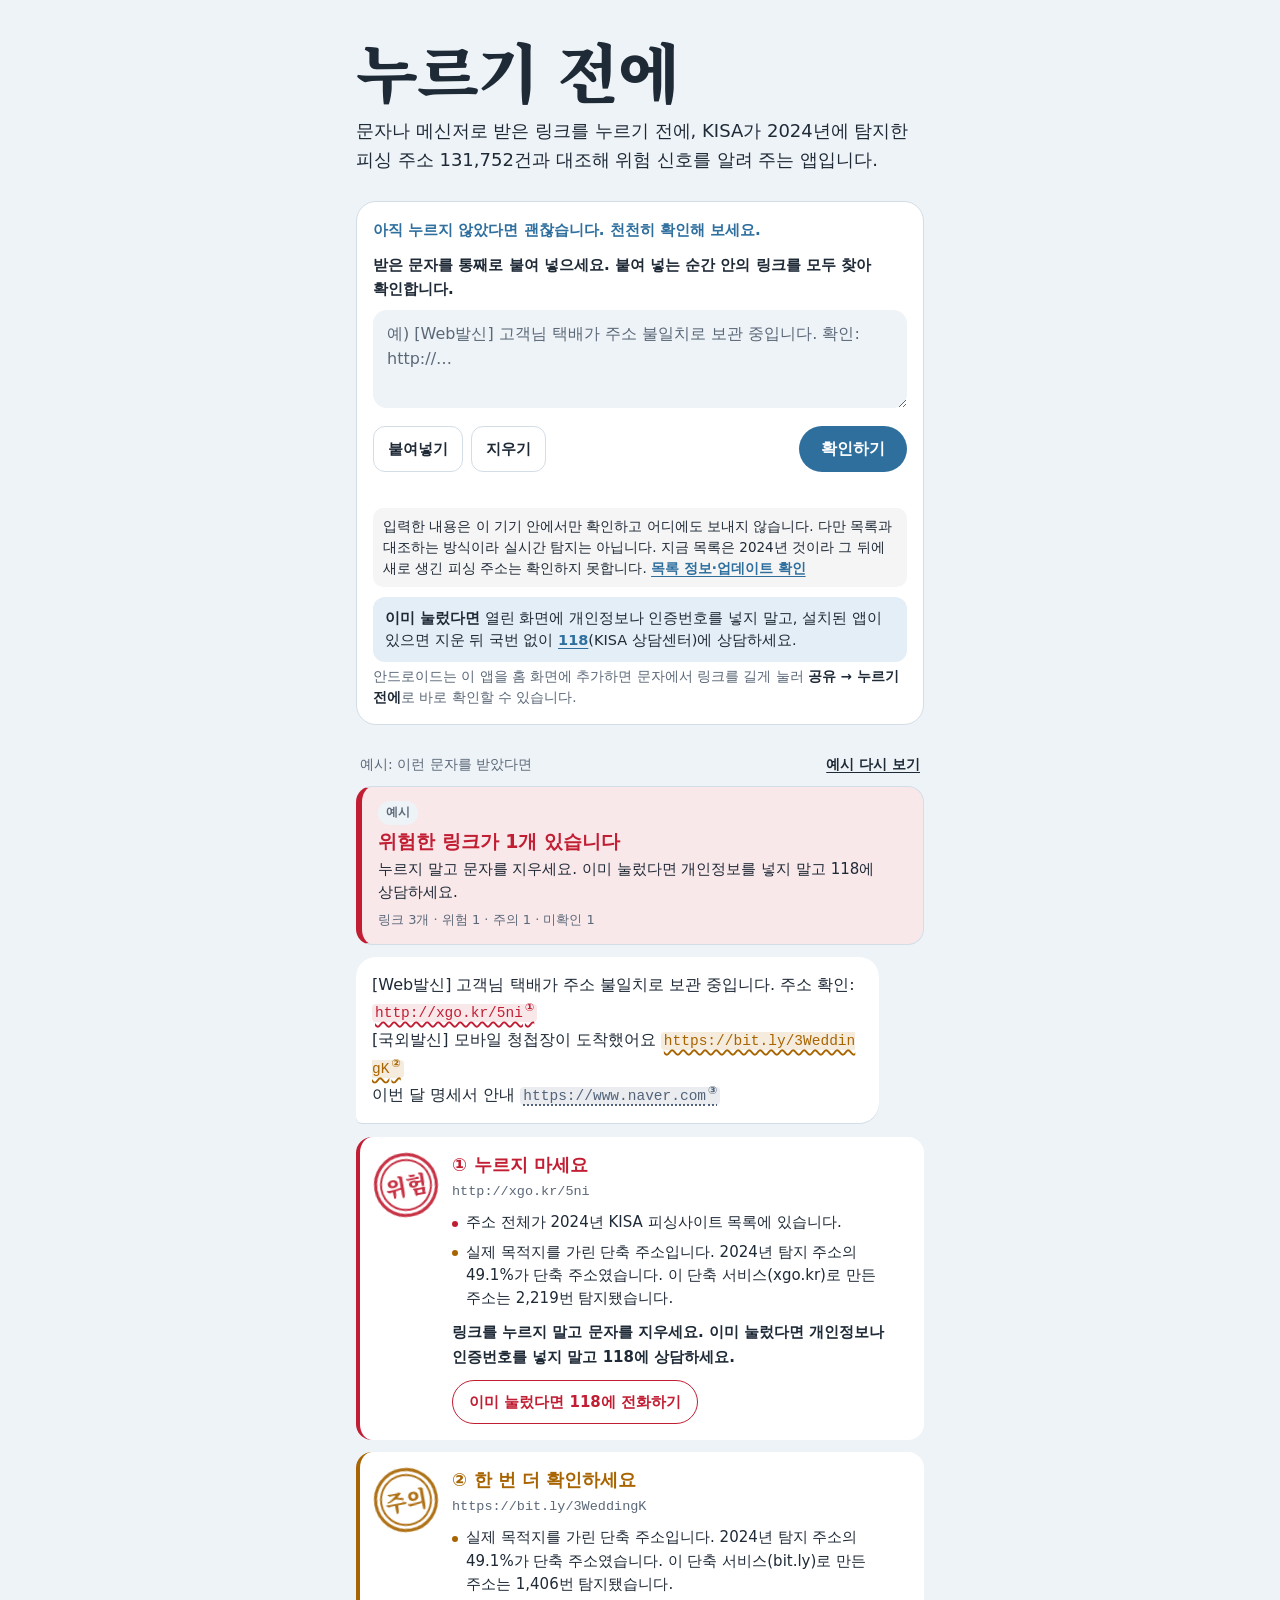
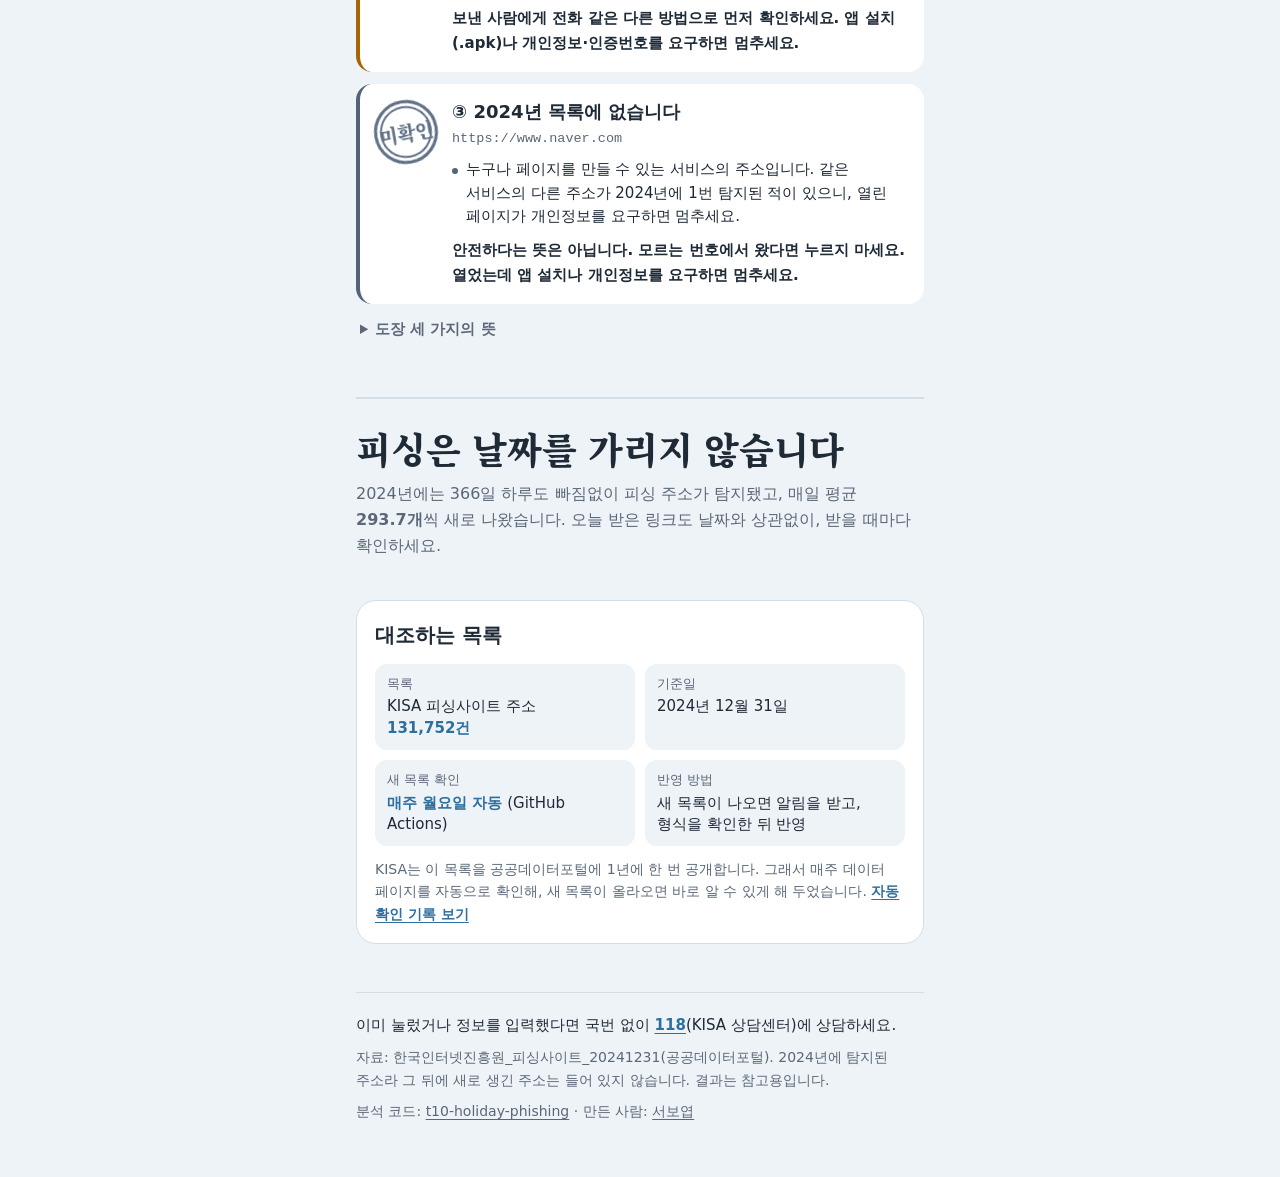
==== commit c6a31e53: "누르기 전에: 날짜 분석(그래프·표·날짜 고르기)을 한 줄 안내로 줄임 / 포트폴리오: 두 AI 릴레이 링크를 로그인 없이 열리는 GitHub 인계·비교 기록으로 교체 Co-Aut" ====
--- a/before-tap/index.html
+++ b/before-tap/index.html
@@ -17,7 +17,6 @@
   <header class="top">
     <h1>누르기 전에</h1>
     <p class="thesis">문자나 메신저로 받은 링크를 누르기 전에, KISA가 2024년에 탐지한 피싱 주소 131,752건과 대조해 위험 신호를 알려 주는 앱입니다.</p>
-    <a class="paper-chip" href="#paper">공공데이터로 본 2024년 피싱 탐지 현황 보기</a>
   </header>
 
   <section class="compose" aria-label="받은 문자 넣기">
@@ -58,25 +57,8 @@
   </section>
 
   <section class="paper" id="paper" aria-labelledby="paper-h">
-    <h2 id="paper-h">피싱은 날짜를 가리지 않습니다 <small>2024년 KISA 탐지 데이터 분석</small></h2>
-    <p class="lead">2024년 KISA 자료를 보면 366일 하루도 빠짐없이 피싱 주소가 탐지됐고, 평소에는 하루 평균 293.7개씩 새로 나왔습니다. "명절 직전이 특히 위험하다"는 경고도 자료에서는 확인되지 않았습니다. 날짜를 골라 그날 탐지된 수를 평소와 비교해 보세요.</p>
-    <figure class="chart">
-      <div id="chart" class="chart-box" role="img" aria-label="2024년 일별 피싱 주소 탐지 수. 366일 모두 탐지됐고 설과 추석 직전 2주는 평소보다 낮습니다."></div>
-      <figcaption><span class="key k-bar"></span>하루 탐지 주소 수 <span class="key k-win"></span>설·추석 직전 2주 <span class="key k-mean"></span>평소 평균</figcaption>
-    </figure>
-    <div class="pick">
-      <label for="day">날짜 고르기 (2024년)</label>
-      <input type="date" id="day" min="2024-01-01" max="2024-12-31" value="2024-09-10">
-    </div>
-    <p class="readout" id="readout"></p>
-    <div class="table-wrap">
-      <table>
-        <caption>하루 평균 탐지 주소 수(서로 다른 주소 기준). 순위는 1년 동안의 2주 구간 320개 가운데 탐지가 많은 순서입니다.</caption>
-        <thead><tr><th scope="col">구간</th><th scope="col">하루 평균</th><th scope="col">평소 대비</th><th scope="col">순위</th></tr></thead>
-        <tbody id="win-table"></tbody>
-      </table>
-    </div>
-    <p class="conclusion">날짜로 위험을 가려낼 수 없습니다. 2024년에는 평소에도 하루 평균 <b id="base-mean">293.7</b>개의 피싱 주소가 새로 탐지됐습니다. 그래서 이 앱은 날짜와 상관없이 링크를 받을 때마다 확인하게 합니다.</p>
+    <h2 id="paper-h">피싱은 날짜를 가리지 않습니다</h2>
+    <p class="lead">2024년에는 366일 하루도 빠짐없이 피싱 주소가 탐지됐고, 매일 평균 <b>293.7개</b>씩 새로 나왔습니다. 오늘 받은 링크도 날짜와 상관없이, 받을 때마다 확인하세요.</p>
   </section>
 
   <section class="source" id="source" aria-labelledby="source-h">
@@ -98,7 +80,6 @@
 </div>
 
 <script src="data/lookup.js" defer></script>
-<script src="data/paper.js" defer></script>
 <script src="checker.js" defer></script>
 <script src="app.js" defer></script>
 </body>
